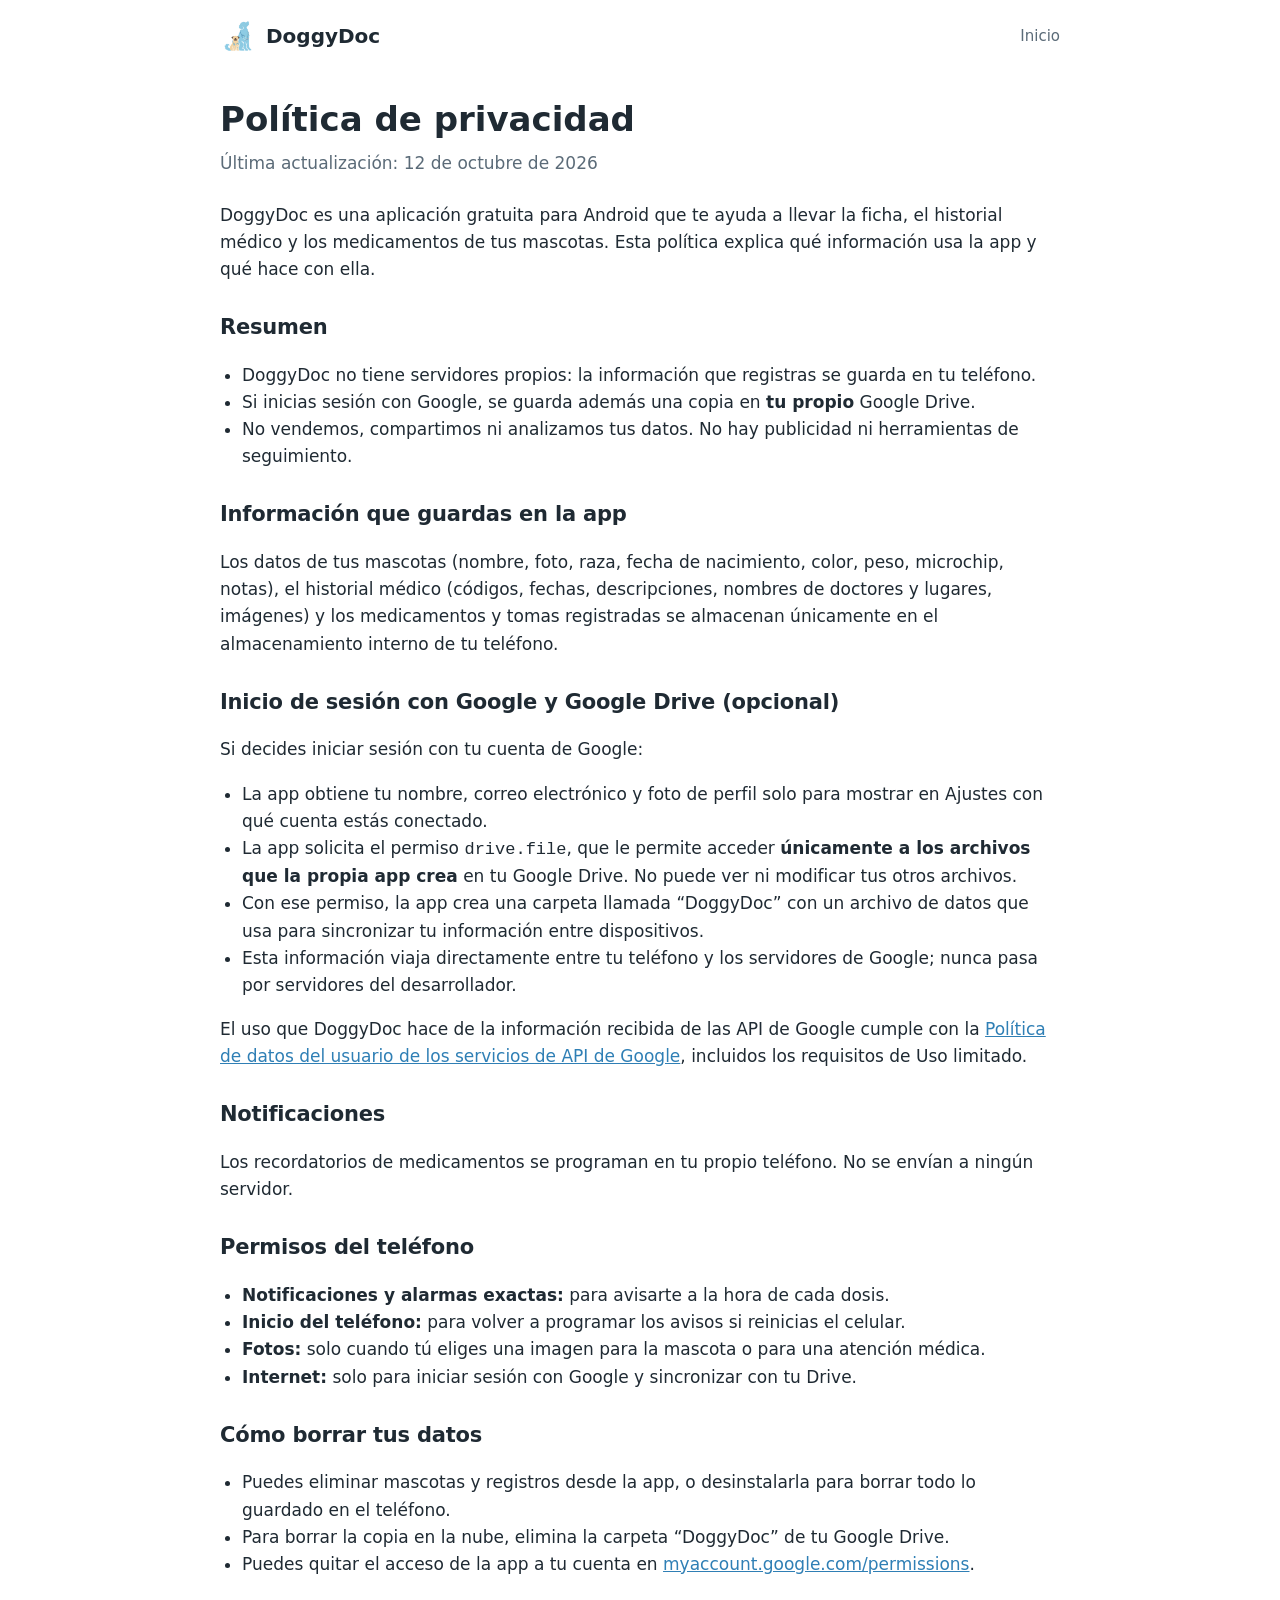
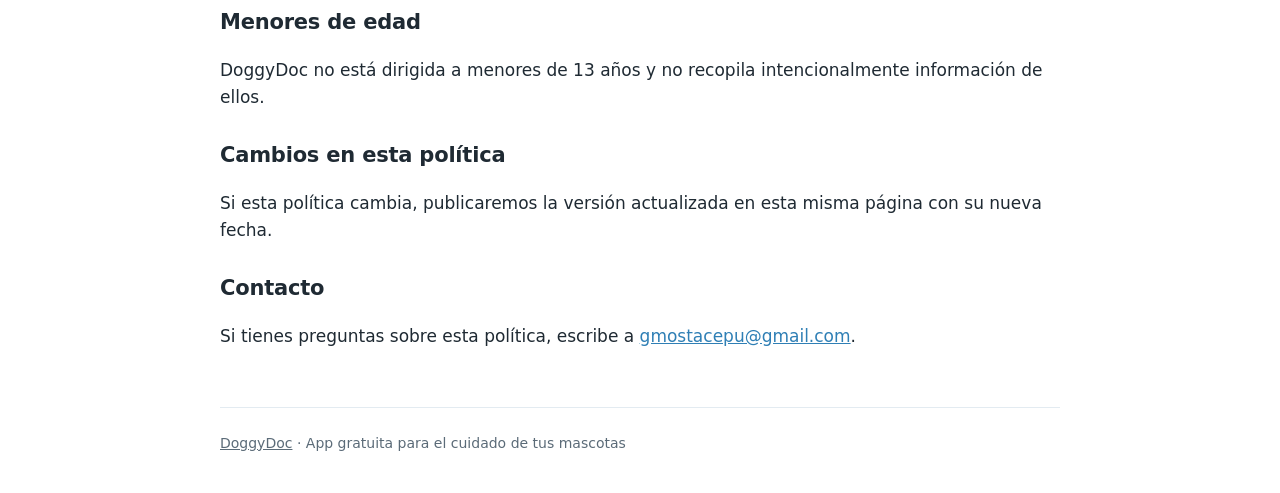
==== privacidad.html @ e7a192d1 "Página de DoggyDoc: inicio, descarga del APK y política de privacidad Co-Authored-By: Claude Opus 5." ====
<!doctype html>
<html lang="es">
<head>
  <meta charset="utf-8">
  <meta name="viewport" content="width=device-width, initial-scale=1">
  <title>Política de privacidad · DoggyDoc</title>
  <link rel="icon" href="icon.png">
  <link rel="stylesheet" href="styles.css">
</head>
<body>
  <div class="wrap">
    <header class="top">
      <a class="brand" href="./"><img src="icon.png" alt=""> DoggyDoc</a>
      <nav><a href="./">Inicio</a></nav>
    </header>

    <main class="doc">
      <h1>Política de privacidad</h1>
      <p class="updated">Última actualización: 12 de octubre de 2026</p>

      <p>DoggyDoc es una aplicación gratuita para Android que te ayuda a llevar la ficha, el historial médico y los medicamentos de tus mascotas. Esta política explica qué información usa la app y qué hace con ella.</p>

      <h2>Resumen</h2>
      <ul>
        <li>DoggyDoc no tiene servidores propios: la información que registras se guarda en tu teléfono.</li>
        <li>Si inicias sesión con Google, se guarda además una copia en <b>tu propio</b> Google Drive.</li>
        <li>No vendemos, compartimos ni analizamos tus datos. No hay publicidad ni herramientas de seguimiento.</li>
      </ul>

      <h2>Información que guardas en la app</h2>
      <p>Los datos de tus mascotas (nombre, foto, raza, fecha de nacimiento, color, peso, microchip, notas), el historial médico (códigos, fechas, descripciones, nombres de doctores y lugares, imágenes) y los medicamentos y tomas registradas se almacenan únicamente en el almacenamiento interno de tu teléfono.</p>

      <h2>Inicio de sesión con Google y Google Drive (opcional)</h2>
      <p>Si decides iniciar sesión con tu cuenta de Google:</p>
      <ul>
        <li>La app obtiene tu nombre, correo electrónico y foto de perfil solo para mostrar en Ajustes con qué cuenta estás conectado.</li>
        <li>La app solicita el permiso <code>drive.file</code>, que le permite acceder <b>únicamente a los archivos que la propia app crea</b> en tu Google Drive. No puede ver ni modificar tus otros archivos.</li>
        <li>Con ese permiso, la app crea una carpeta llamada “DoggyDoc” con un archivo de datos que usa para sincronizar tu información entre dispositivos.</li>
        <li>Esta información viaja directamente entre tu teléfono y los servidores de Google; nunca pasa por servidores del desarrollador.</li>
      </ul>
      <p>El uso que DoggyDoc hace de la información recibida de las API de Google cumple con la <a href="https://developers.google.com/terms/api-services-user-data-policy">Política de datos del usuario de los servicios de API de Google</a>, incluidos los requisitos de Uso limitado.</p>

      <h2>Notificaciones</h2>
      <p>Los recordatorios de medicamentos se programan en tu propio teléfono. No se envían a ningún servidor.</p>

      <h2>Permisos del teléfono</h2>
      <ul>
        <li><b>Notificaciones y alarmas exactas:</b> para avisarte a la hora de cada dosis.</li>
        <li><b>Inicio del teléfono:</b> para volver a programar los avisos si reinicias el celular.</li>
        <li><b>Fotos:</b> solo cuando tú eliges una imagen para la mascota o para una atención médica.</li>
        <li><b>Internet:</b> solo para iniciar sesión con Google y sincronizar con tu Drive.</li>
      </ul>

      <h2>Cómo borrar tus datos</h2>
      <ul>
        <li>Puedes eliminar mascotas y registros desde la app, o desinstalarla para borrar todo lo guardado en el teléfono.</li>
        <li>Para borrar la copia en la nube, elimina la carpeta “DoggyDoc” de tu Google Drive.</li>
        <li>Puedes quitar el acceso de la app a tu cuenta en <a href="https://myaccount.google.com/permissions">myaccount.google.com/permissions</a>.</li>
      </ul>

      <h2>Menores de edad</h2>
      <p>DoggyDoc no está dirigida a menores de 13 años y no recopila intencionalmente información de ellos.</p>

      <h2>Cambios en esta política</h2>
      <p>Si esta política cambia, publicaremos la versión actualizada en esta misma página con su nueva fecha.</p>

      <h2>Contacto</h2>
      <p>Si tienes preguntas sobre esta política, escribe a <a href="mailto:gmostacepu@gmail.com">gmostacepu@gmail.com</a>.</p>
    </main>

    <footer><a href="./">DoggyDoc</a> · App gratuita para el cuidado de tus mascotas</footer>
  </div>
</body>
</html>
---- styles.css ----
:root {
  --bg: #FFFFFF;
  --soft: #F2F8FC;
  --ink: #1F2A33;
  --ink-2: #5B6B78;
  --line: #E3EBF1;
  --blue: #2F7FB5;
  --blue-soft: #DCEEF8;
  --sand: #F3D9A8;
  --r: 18px;
}
@media (prefers-color-scheme: dark) {
  :root {
    --bg: #121A20; --soft: #18232B; --ink: #E8F0F5; --ink-2: #9FB1BE;
    --line: #26343E; --blue: #7CC0EA; --blue-soft: #1D3442; --sand: #6B5634;
  }
}
* { box-sizing: border-box; }
html { -webkit-text-size-adjust: 100%; }
body {
  margin: 0; background: var(--bg); color: var(--ink);
  font-family: system-ui, -apple-system, "Segoe UI", Roboto, sans-serif; line-height: 1.6; font-size: 17px;
}
a { color: var(--blue); }
.wrap { max-width: 880px; margin: 0 auto; padding: 0 20px; }
header.top { display: flex; align-items: center; justify-content: space-between; padding: 18px 0; }
.brand { display: flex; align-items: center; gap: 10px; font-weight: 800; font-size: 20px; color: var(--ink); text-decoration: none; }
.brand img { width: 36px; height: 36px; border-radius: 9px; }
nav a { color: var(--ink-2); text-decoration: none; margin-left: 18px; font-size: 15px; }

.hero { display: grid; grid-template-columns: 1.1fr .9fr; gap: 32px; align-items: center; padding: 28px 0 40px; }
.hero h1 { font-size: clamp(32px, 6vw, 48px); line-height: 1.1; margin: 0 0 14px; letter-spacing: -.02em; }
.hero p.lead { font-size: 19px; color: var(--ink-2); margin: 0 0 24px; }
.hero img { width: 100%; height: auto; }
.btn {
  display: inline-flex; align-items: center; gap: 10px; background: var(--blue); color: #fff; text-decoration: none;
  font-weight: 700; padding: 14px 22px; border-radius: 14px; font-size: 17px;
}
@media (prefers-color-scheme: dark) { .btn { color: #0E1A22; } }
.meta { color: var(--ink-2); font-size: 14px; margin-top: 10px; }

section { padding: 36px 0; border-top: 1px solid var(--line); }
h2 { font-size: 26px; margin: 0 0 18px; letter-spacing: -.01em; }
.grid { display: grid; grid-template-columns: repeat(auto-fit, minmax(220px, 1fr)); gap: 14px; }
.card { background: var(--soft); border-radius: var(--r); padding: 18px; }
.card h3 { margin: 0 0 6px; font-size: 17px; }
.card p { margin: 0; color: var(--ink-2); font-size: 15.5px; }
.ico { width: 38px; height: 38px; border-radius: 12px; background: var(--blue-soft); color: var(--blue); display: grid; place-items: center; margin-bottom: 10px; font-size: 20px; }

ol.steps { counter-reset: s; list-style: none; padding: 0; margin: 0; display: grid; gap: 12px; }
ol.steps li { counter-increment: s; position: relative; padding: 14px 16px 14px 58px; background: var(--soft); border-radius: var(--r); }
ol.steps li::before {
  content: counter(s); position: absolute; left: 16px; top: 14px; width: 28px; height: 28px; border-radius: 50%;
  background: var(--blue); color: var(--bg); display: grid; place-items: center; font-weight: 800; font-size: 14px;
}
.note { background: var(--blue-soft); border-radius: var(--r); padding: 14px 18px; margin-top: 16px; font-size: 15.5px; }

footer { border-top: 1px solid var(--line); padding: 24px 0 40px; color: var(--ink-2); font-size: 14px; }
footer a { color: var(--ink-2); }

/* Política */
.doc { padding: 10px 0 40px; }
.doc h1 { font-size: 34px; margin: 10px 0 4px; }
.doc .updated { color: var(--ink-2); margin: 0 0 24px; }
.doc h2 { font-size: 21px; margin: 28px 0 8px; }
.doc p, .doc li { color: var(--ink); }
.doc ul { padding-left: 22px; }

@media (max-width: 680px) {
  .hero { grid-template-columns: 1fr; padding-top: 8px; }
  .hero img { max-width: 300px; margin: 0 auto; order: -1; }
  nav a { margin-left: 12px; }
}
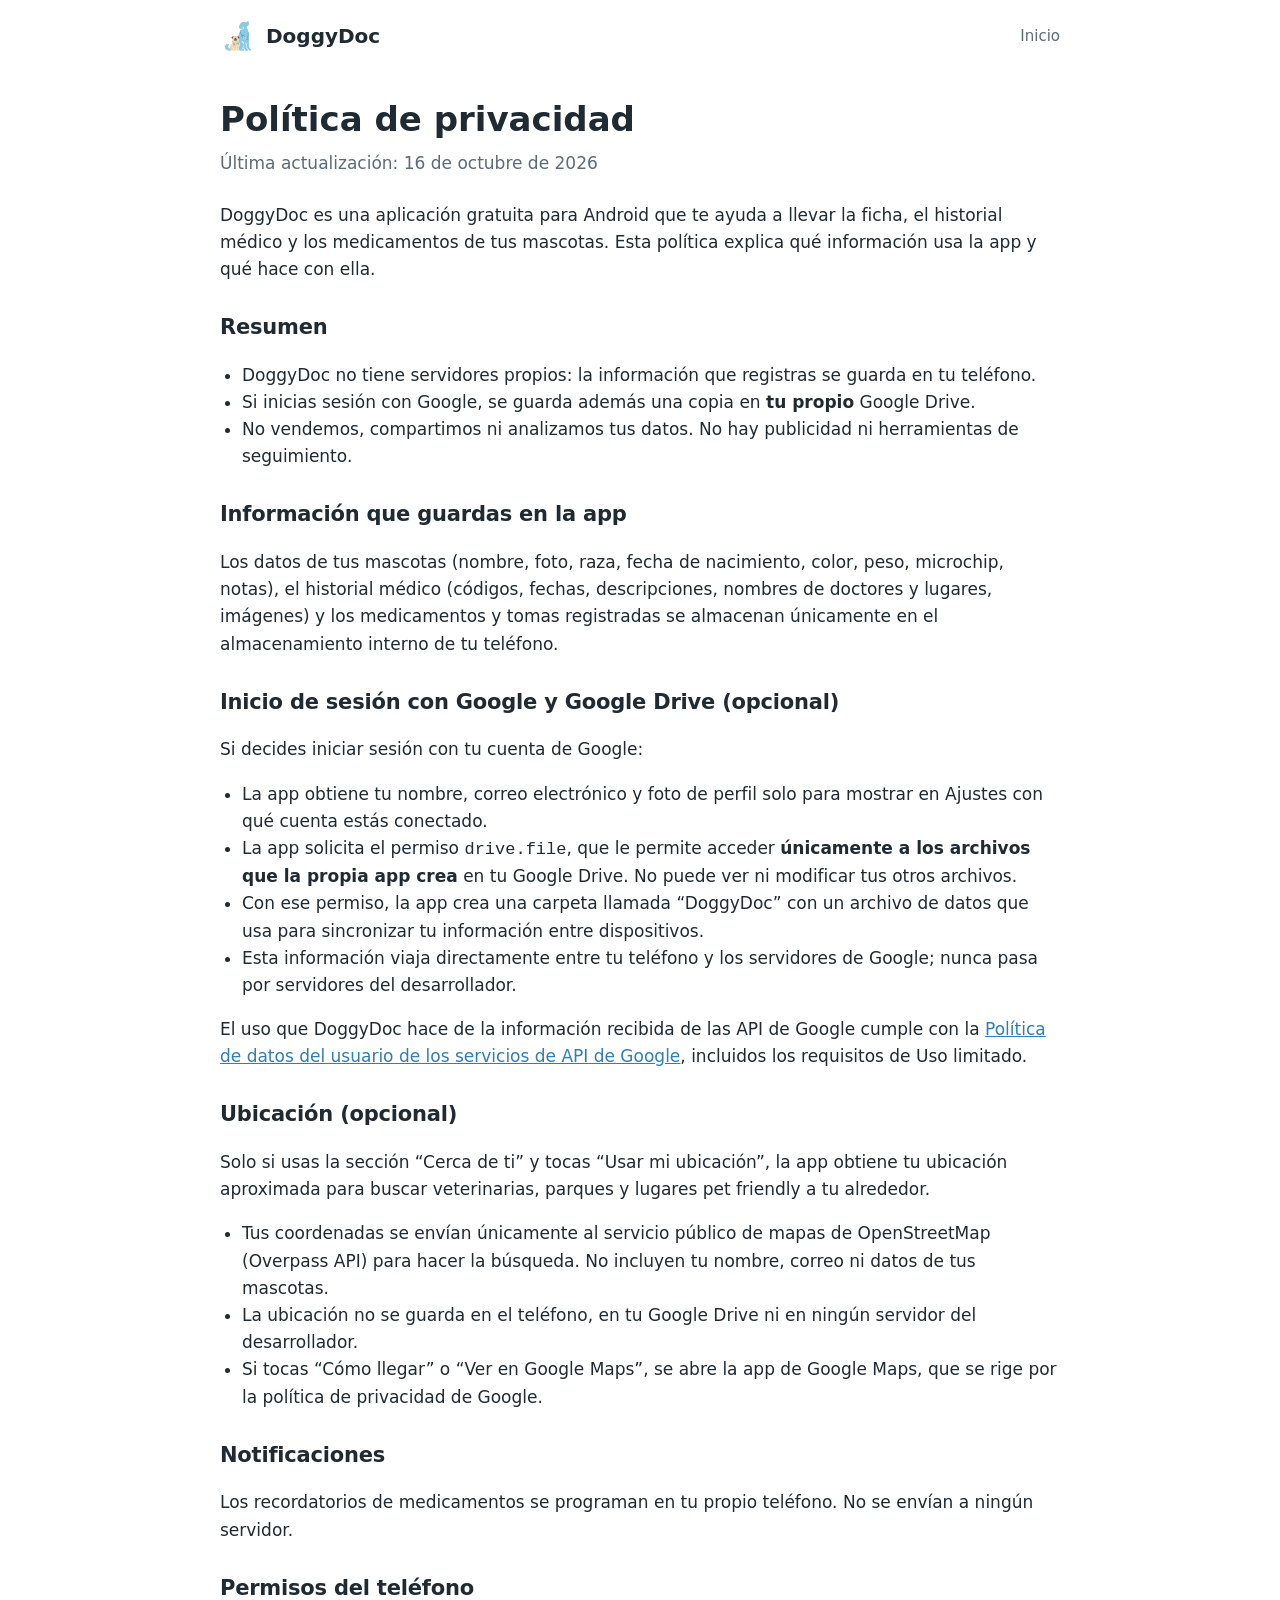
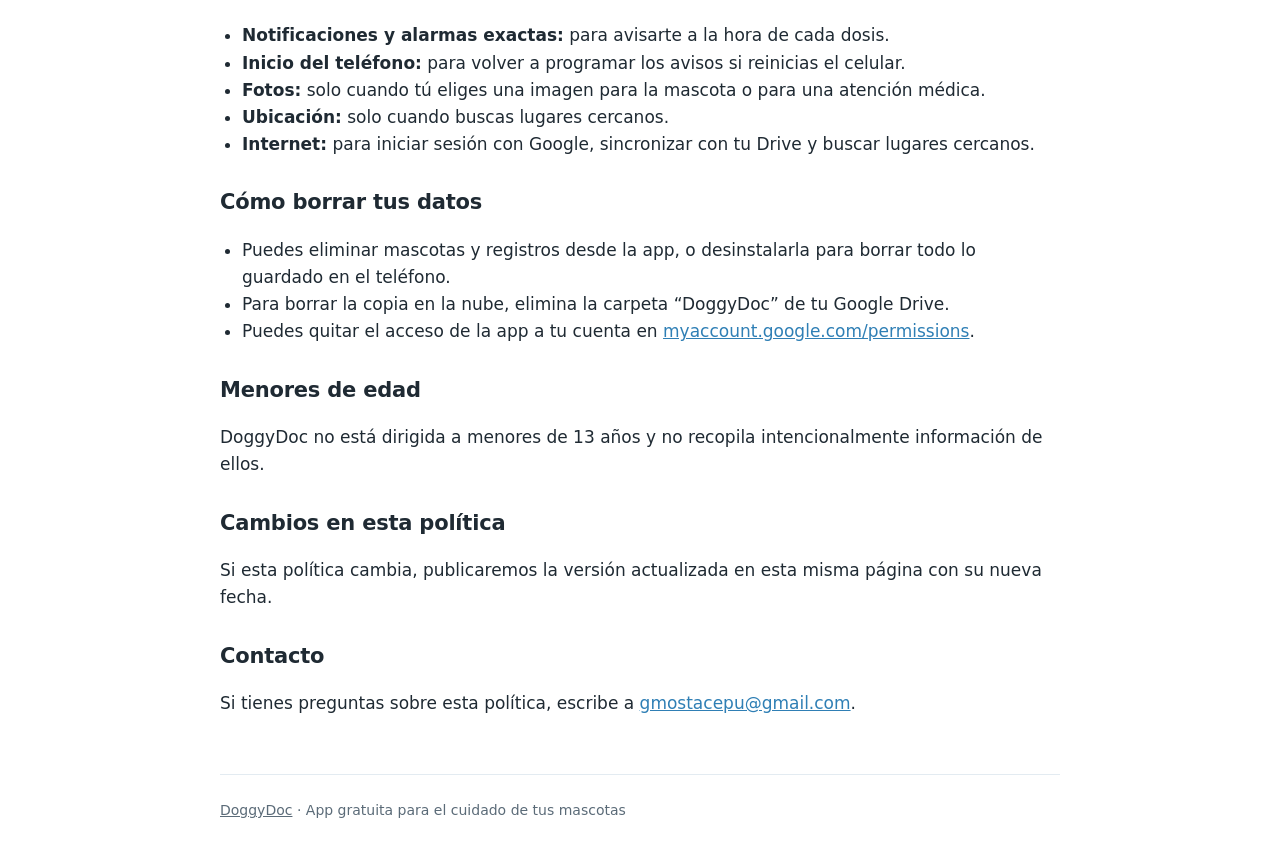
==== commit 7ba384a4: "APK v1.0.7, lugares cercanos y política de privacidad actualizada Co-Authored-By: Claude Opus 5.5 <n" ====
--- a/privacidad.html
+++ b/privacidad.html
@@ -16,7 +16,7 @@
 
     <main class="doc">
       <h1>Política de privacidad</h1>
-      <p class="updated">Última actualización: 12 de octubre de 2026</p>
+      <p class="updated">Última actualización: 16 de octubre de 2026</p>
 
       <p>DoggyDoc es una aplicación gratuita para Android que te ayuda a llevar la ficha, el historial médico y los medicamentos de tus mascotas. Esta política explica qué información usa la app y qué hace con ella.</p>
 
@@ -40,6 +40,14 @@
       </ul>
       <p>El uso que DoggyDoc hace de la información recibida de las API de Google cumple con la <a href="https://developers.google.com/terms/api-services-user-data-policy">Política de datos del usuario de los servicios de API de Google</a>, incluidos los requisitos de Uso limitado.</p>
 
+      <h2>Ubicación (opcional)</h2>
+      <p>Solo si usas la sección “Cerca de ti” y tocas “Usar mi ubicación”, la app obtiene tu ubicación aproximada para buscar veterinarias, parques y lugares pet friendly a tu alrededor.</p>
+      <ul>
+        <li>Tus coordenadas se envían únicamente al servicio público de mapas de OpenStreetMap (Overpass API) para hacer la búsqueda. No incluyen tu nombre, correo ni datos de tus mascotas.</li>
+        <li>La ubicación no se guarda en el teléfono, en tu Google Drive ni en ningún servidor del desarrollador.</li>
+        <li>Si tocas “Cómo llegar” o “Ver en Google Maps”, se abre la app de Google Maps, que se rige por la política de privacidad de Google.</li>
+      </ul>
+
       <h2>Notificaciones</h2>
       <p>Los recordatorios de medicamentos se programan en tu propio teléfono. No se envían a ningún servidor.</p>
 
@@ -48,7 +56,8 @@
         <li><b>Notificaciones y alarmas exactas:</b> para avisarte a la hora de cada dosis.</li>
         <li><b>Inicio del teléfono:</b> para volver a programar los avisos si reinicias el celular.</li>
         <li><b>Fotos:</b> solo cuando tú eliges una imagen para la mascota o para una atención médica.</li>
-        <li><b>Internet:</b> solo para iniciar sesión con Google y sincronizar con tu Drive.</li>
+        <li><b>Ubicación:</b> solo cuando buscas lugares cercanos.</li>
+        <li><b>Internet:</b> para iniciar sesión con Google, sincronizar con tu Drive y buscar lugares cercanos.</li>
       </ul>
 
       <h2>Cómo borrar tus datos</h2>
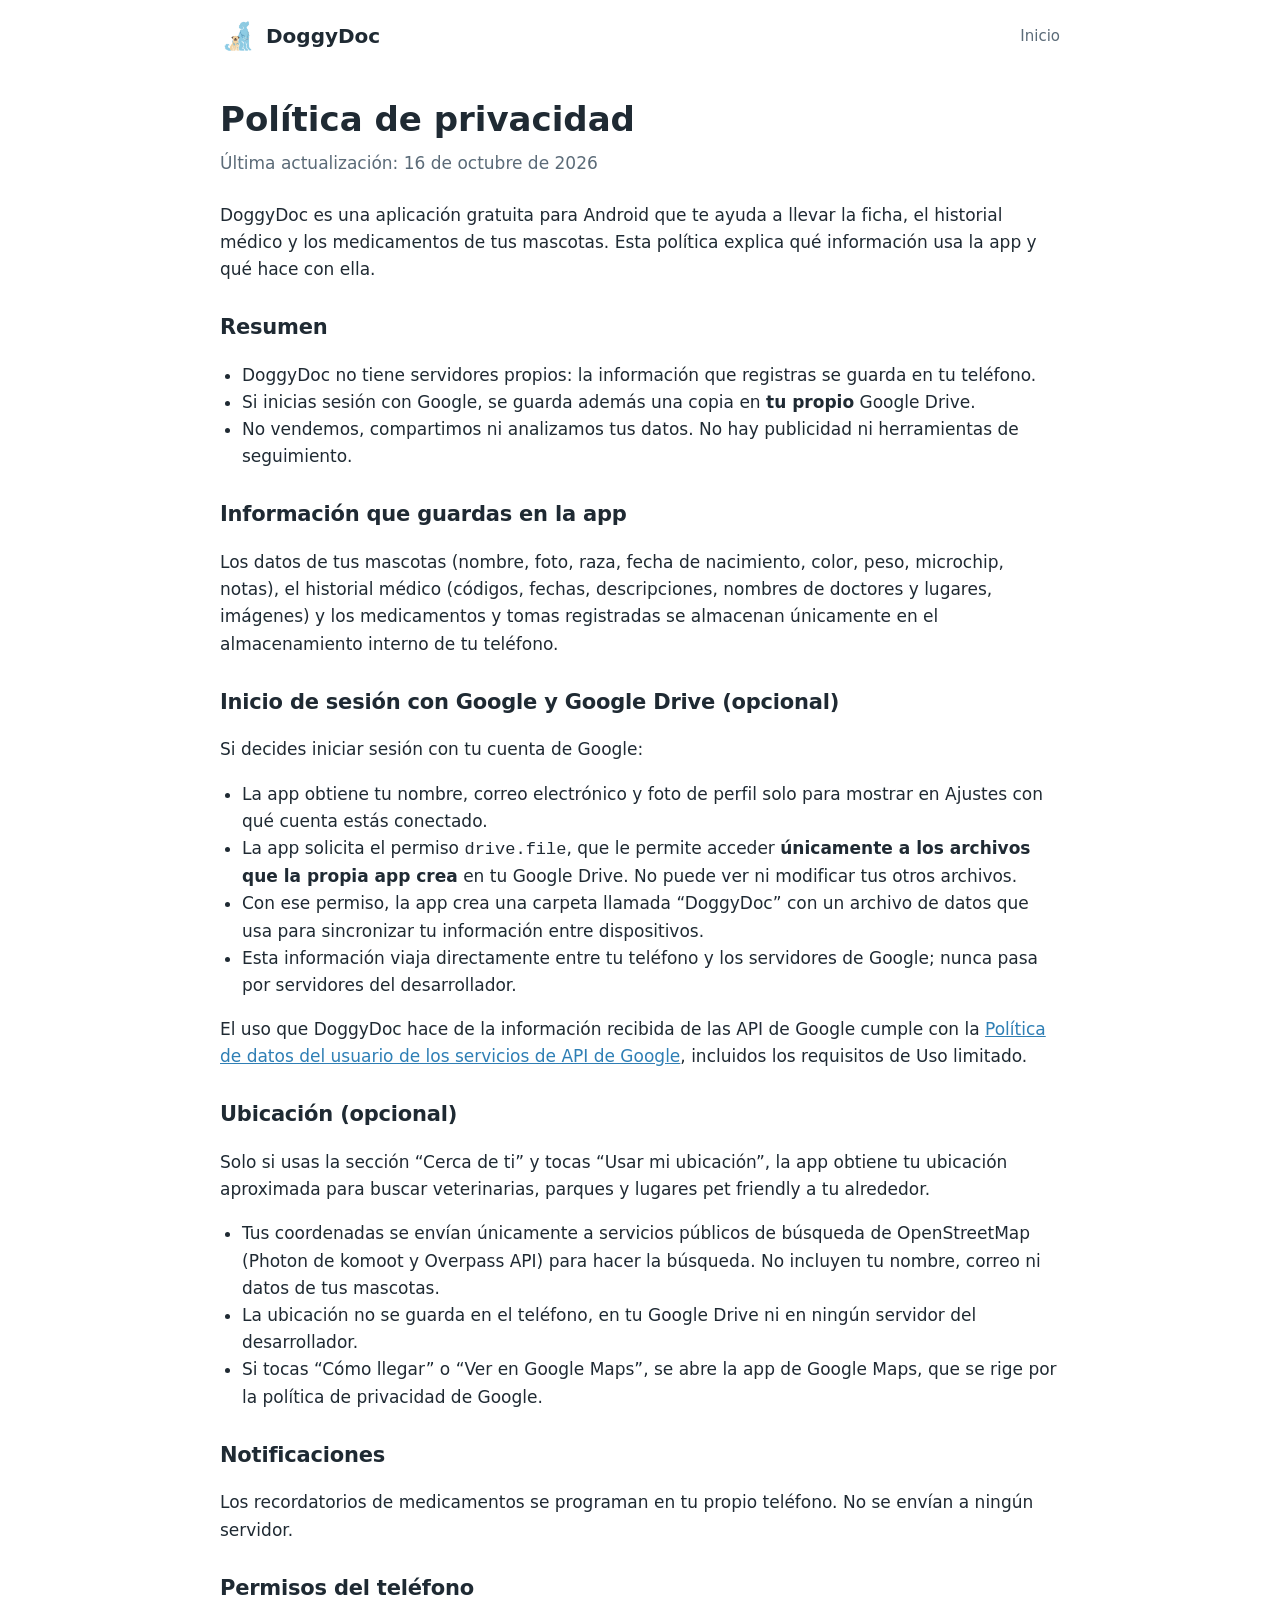
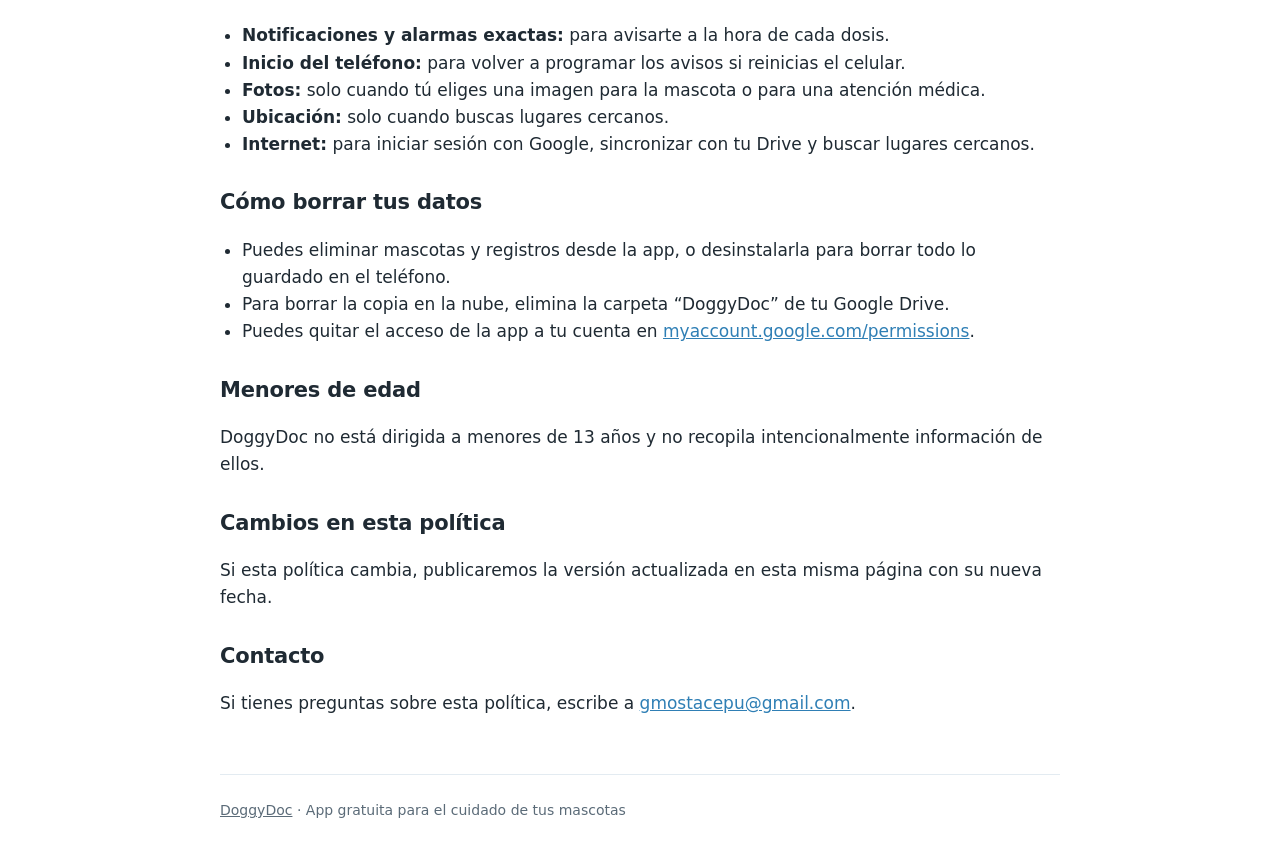
==== commit 6f49f48e: "APK v1.0.9 y política de privacidad (Photon) Co-Authored-By: Claude Opus 5.5 <noreply@anthropic.com>" ====
--- a/privacidad.html
+++ b/privacidad.html
@@ -43,7 +43,7 @@
       <h2>Ubicación (opcional)</h2>
       <p>Solo si usas la sección “Cerca de ti” y tocas “Usar mi ubicación”, la app obtiene tu ubicación aproximada para buscar veterinarias, parques y lugares pet friendly a tu alrededor.</p>
       <ul>
-        <li>Tus coordenadas se envían únicamente al servicio público de mapas de OpenStreetMap (Overpass API) para hacer la búsqueda. No incluyen tu nombre, correo ni datos de tus mascotas.</li>
+        <li>Tus coordenadas se envían únicamente a servicios públicos de búsqueda de OpenStreetMap (Photon de komoot y Overpass API) para hacer la búsqueda. No incluyen tu nombre, correo ni datos de tus mascotas.</li>
         <li>La ubicación no se guarda en el teléfono, en tu Google Drive ni en ningún servidor del desarrollador.</li>
         <li>Si tocas “Cómo llegar” o “Ver en Google Maps”, se abre la app de Google Maps, que se rige por la política de privacidad de Google.</li>
       </ul>
